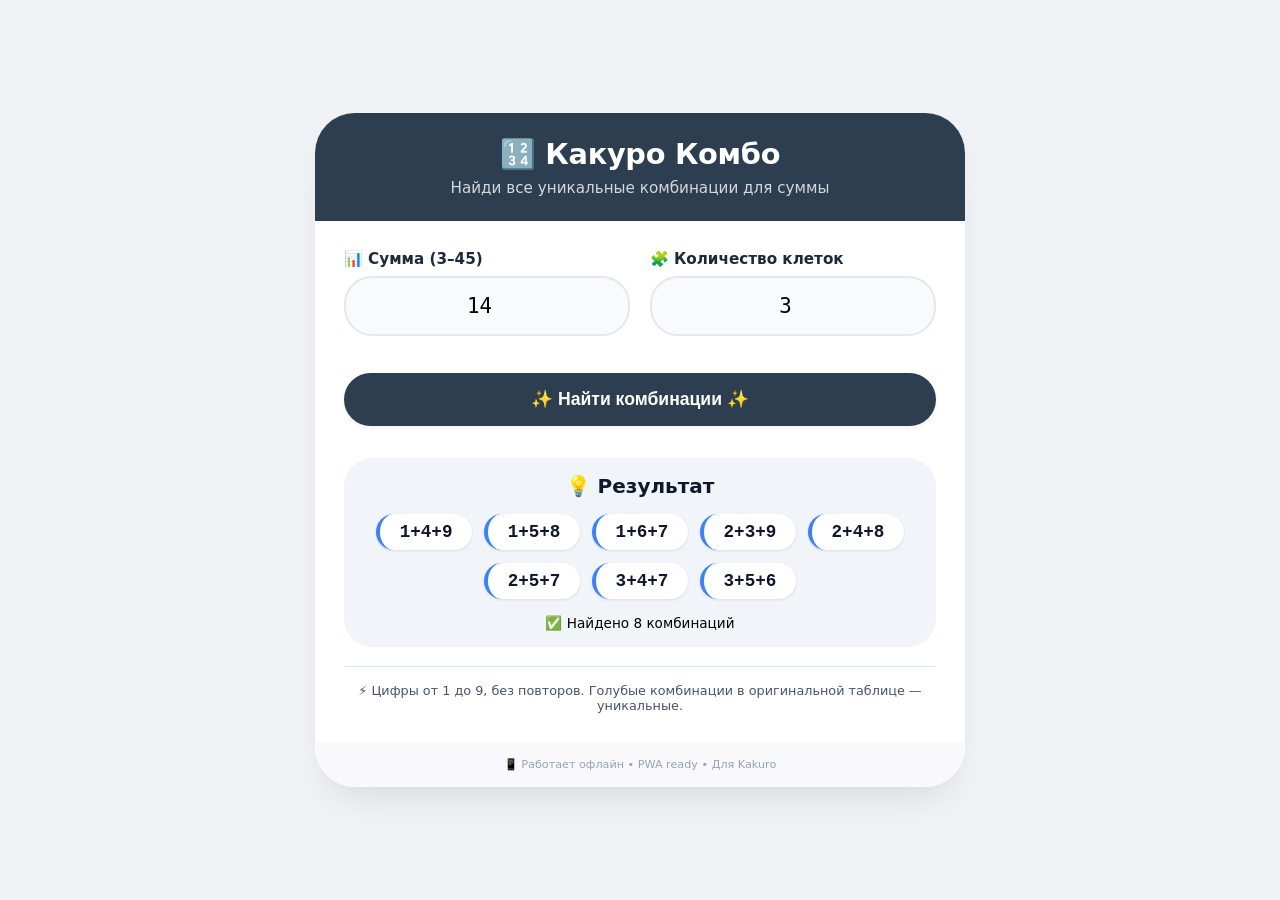
==== index.html @ 6569d081 "first commit" ====
<!DOCTYPE html>
<html lang="ru">

<head>
    <meta charset="UTF-8">
    <meta name="viewport" content="width=device-width, initial-scale=1.0, viewport-fit=cover">
    <title>Калькулятор комбинаций для Какуро</title>
    <meta name="description"
        content="Быстрый поиск комбинаций цифр для головоломок Какуро. Введите сумму и количество ячеек.">
    <link rel="manifest" href="manifest.json">
    <meta name="theme-color" content="#2c3e50">
    <style>
        * {
            box-sizing: border-box;
            user-select: none;
            /* для лучшего UX на тач-устройствах */
        }

        body {
            font-family: system-ui, -apple-system, 'Segoe UI', Roboto, 'Helvetica Neue', sans-serif;
            background: #f0f2f5;
            margin: 0;
            padding: 20px;
            min-height: 100vh;
            display: flex;
            justify-content: center;
            align-items: center;
        }

        .container {
            max-width: 650px;
            width: 100%;
            margin: auto;
            background: white;
            border-radius: 40px;
            box-shadow: 0 20px 35px -12px rgba(0, 0, 0, 0.1);
            overflow: hidden;
            transition: all 0.2s ease;
        }

        .header {
            background: #2c3e50;
            color: white;
            padding: 1.5rem 1.8rem;
            text-align: center;
        }

        .header h1 {
            margin: 0;
            font-size: 1.8rem;
            font-weight: 600;
            letter-spacing: -0.3px;
        }

        .header p {
            margin: 0.5rem 0 0;
            opacity: 0.8;
            font-size: 0.95rem;
        }

        .card {
            padding: 1.8rem;
        }

        .input-group {
            margin-bottom: 1.8rem;
        }

        label {
            display: block;
            font-weight: 600;
            color: #1e293b;
            margin-bottom: 0.5rem;
            font-size: 0.95rem;
        }

        .input-field {
            width: 100%;
            padding: 1rem;
            font-size: 1.3rem;
            text-align: center;
            border: 2px solid #e2e8f0;
            border-radius: 28px;
            background: #f8fafc;
            transition: 0.2s;
            font-weight: 500;
            font-family: monospace;
        }

        .input-field:focus {
            border-color: #3b82f6;
            outline: none;
            background: white;
            box-shadow: 0 0 0 3px rgba(59, 130, 246, 0.2);
        }

        .row-2cols {
            display: flex;
            gap: 1.2rem;
            flex-wrap: wrap;
        }

        .row-2cols .input-group {
            flex: 1;
            min-width: 130px;
        }

        button {
            width: 100%;
            padding: 1rem;
            background: #2c3e50;
            color: white;
            font-weight: bold;
            font-size: 1.1rem;
            border: none;
            border-radius: 60px;
            cursor: pointer;
            transition: 0.2s;
            margin-top: 0.5rem;
            box-shadow: 0 2px 5px rgba(0, 0, 0, 0.05);
        }

        button:hover {
            background: #1e2a36;
            transform: scale(0.98);
        }

        button:active {
            transform: scale(0.96);
        }

        .result {
            background: #f1f5f9;
            border-radius: 28px;
            padding: 1rem 1.5rem;
            margin-top: 2rem;
            text-align: center;
            transition: 0.1s;
        }

        .result h3 {
            margin: 0 0 0.5rem;
            font-size: 1.25rem;
            color: #0f172a;
        }

        .combo-list {
            display: flex;
            flex-wrap: wrap;
            justify-content: center;
            gap: 0.8rem;
            margin: 1rem 0;
        }

        .combo-chip {
            background: white;
            border-radius: 60px;
            padding: 0.5rem 1.2rem;
            font-family: 'Courier New', monospace;
            font-weight: bold;
            font-size: 1.1rem;
            box-shadow: 0 1px 3px rgba(0, 0, 0, 0.1);
            color: #0f172a;
            border-left: 4px solid #3b82f6;
        }

        .no-results {
            color: #dc2626;
            background: #fee2e2;
            padding: 0.8rem;
            border-radius: 60px;
            font-weight: 500;
        }

        .info-tip {
            font-size: 0.8rem;
            color: #475569;
            text-align: center;
            margin-top: 1.2rem;
            border-top: 1px solid #e2e8f0;
            padding-top: 1rem;
        }

        footer {
            text-align: center;
            font-size: 0.7rem;
            color: #94a3b8;
            padding: 1rem;
            background: #f9f9fc;
        }

        @media (max-width: 500px) {
            body {
                padding: 12px;
            }

            .card {
                padding: 1.2rem;
            }

            .combo-chip {
                font-size: 0.9rem;
                padding: 0.4rem 1rem;
            }

            .input-field {
                font-size: 1.1rem;
                padding: 0.8rem;
            }
        }
    </style>
</head>

<body>
    <div class="container">
        <div class="header">
            <h1>🔢 Какуро Комбо</h1>
            <p>Найди все уникальные комбинации для суммы</p>
        </div>
        <div class="card">
            <div class="row-2cols">
                <div class="input-group">
                    <label>📊 Сумма (3–45)</label>
                    <input type="number" id="sumInput" class="input-field" placeholder="например 14" min="3" max="45"
                        value="14">
                </div>
                <div class="input-group">
                    <label>🧩 Количество клеток</label>
                    <input type="number" id="cellsInput" class="input-field" placeholder="2-9" min="2" max="9"
                        value="3">
                </div>
            </div>
            <button id="findBtn">✨ Найти комбинации ✨</button>

            <div id="resultArea" class="result">
                <h3>💡 Результат</h3>
                <div id="combinationsContainer">Введите сумму и кол-во клеток</div>
            </div>
            <div class="info-tip">
                ⚡ Цифры от 1 до 9, без повторов. Голубые комбинации в оригинальной таблице — уникальные.
            </div>
        </div>
        <footer>
            📱 Работает офлайн • PWA ready • Для Kakuro
        </footer>
    </div>

    <script>
        // --------------------------------------------------------------
        // 1. ГЕНЕРАЦИЯ КОМБИНАЦИЙ (из классической таблицы Kakuro)
        // --------------------------------------------------------------
        function generateAllCombinations() {
            // Храним: key = "cells:sum" -> массив комбинаций (массивы чисел)
            const combinationsMap = new Map();

            // Все цифры с 1 по 9
            const digits = [1, 2, 3, 4, 5, 6, 7, 8, 9];

            // Перебираем длину комбинаций от 2 до 9 клеток
            for (let k = 2; k <= 9; k++) {
                // Рекурсивный backtracking для комбинаций длины k
                function backtrack(start, currentComb) {
                    if (currentComb.length === k) {
                        const sum = currentComb.reduce((a, b) => a + b, 0);
                        const key = `${k}:${sum}`;
                        if (!combinationsMap.has(key)) {
                            combinationsMap.set(key, []);
                        }
                        // сохраним копию комбинации
                        combinationsMap.get(key).push([...currentComb]);
                        return;
                    }
                    for (let i = start; i <= 9; i++) {
                        currentComb.push(i);
                        backtrack(i + 1, currentComb);
                        currentComb.pop();
                    }
                }
                backtrack(1, []);
            }

            // Ручная калибровка: для 1 клетки (хотя в какуро 2+ клетки, но добавим для полноты)
            for (let n = 1; n <= 9; n++) {
                const key = `1:${n}`;
                combinationsMap.set(key, [[n]]);
            }

            return combinationsMap;
        }

        const combosDB = generateAllCombinations();

        // Функция получения комбинаций (возвращает массив строк вида "1+2+3")
        function getCombinations(sum, cells) {
            if (cells < 1 || cells > 9) return [];
            if (sum < (cells * (cells + 1)) / 2) return []; // минимальная возможная сумма 1+2+...+cells
            if (sum > (cells * (19 - cells)) / 2) return []; // максимальная сумма для cells: 9+8+... 

            const key = `${cells}:${sum}`;
            const combos = combosDB.get(key) || [];
            // Превращаем массивы в читаемый вид и сортируем ради эстетики
            return combos.map(arr => arr.join('+')).sort();
        }

        // Обновление UI
        function updateCombinations() {
            const sumInput = document.getElementById('sumInput');
            const cellsInput = document.getElementById('cellsInput');
            const resultContainer = document.getElementById('combinationsContainer');

            let sum = parseInt(sumInput.value);
            let cells = parseInt(cellsInput.value);

            // Валидация
            if (isNaN(sum)) sum = 14;
            if (isNaN(cells)) cells = 3;

            // Ограничения
            sum = Math.min(45, Math.max(3, sum));
            cells = Math.min(9, Math.max(2, cells));

            sumInput.value = sum;
            cellsInput.value = cells;

            const combos = getCombinations(sum, cells);

            if (combos.length === 0) {
                resultContainer.innerHTML = `<div class="no-results">❌ Нет комбинаций для ${sum} и ${cells} клеток.<br> 
            (мин сумма: ${cells * (cells + 1) / 2}, макс: ${cells * (19 - cells) / 2})</div>`;
                return;
            }

            // Создаём красивые чипсы
            let html = `<div class="combo-list">`;
            combos.forEach(combo => {
                html += `<div class="combo-chip">${combo}</div>`;
            });
            html += `</div><div style="margin-top:0.8rem; font-size:0.85rem;">✅ Найдено ${combos.length} комбинаций</div>`;
            resultContainer.innerHTML = html;
        }

        // Обработчики событий + живой поиск при изменении
        const findBtn = document.getElementById('findBtn');
        const sumInput = document.getElementById('sumInput');
        const cellsInput = document.getElementById('cellsInput');

        findBtn.addEventListener('click', updateCombinations);
        sumInput.addEventListener('input', updateCombinations);
        cellsInput.addEventListener('input', updateCombinations);

        // Запуск при загрузке
        updateCombinations();

        // ----------------------------------------------------
        // 2. PWA (Service Worker) — добавляем офлайн-кеширование
        // ----------------------------------------------------
        if ('serviceWorker' in navigator) {
            window.addEventListener('load', () => {
                navigator.serviceWorker.register('/sw.js').then(reg => {
                    console.log('✅ SW registered: ', reg);
                }).catch(err => {
                    console.log('❌ SW registration failed: ', err);
                });
            });
        }
    </script>
</body>

</html>
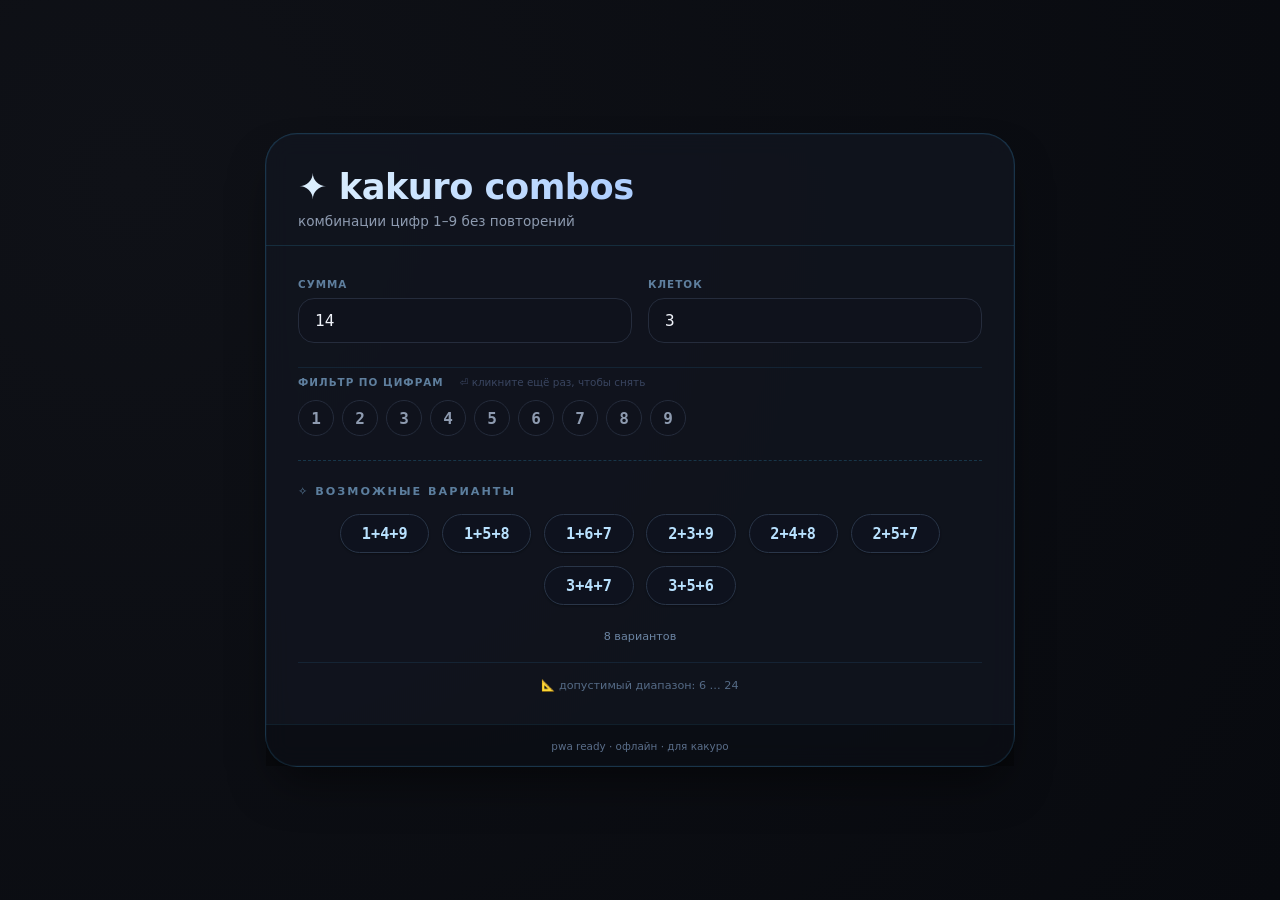
==== commit 4c3a85f1: "feat: обновление kakuro combo 0.2" ====
--- a/index.html
+++ b/index.html
@@ -4,366 +4,64 @@
 <head>
     <meta charset="UTF-8">
     <meta name="viewport" content="width=device-width, initial-scale=1.0, viewport-fit=cover">
-    <title>Калькулятор комбинаций для Какуро</title>
-    <meta name="description"
-        content="Быстрый поиск комбинаций цифр для головоломок Какуро. Введите сумму и количество ячеек.">
+    <title>Kakuro · комбинатор</title>
+    <meta name="description" content="Подбор комбинаций для Какуро с фильтром по известным цифрам">
     <link rel="manifest" href="manifest.json">
-    <meta name="theme-color" content="#2c3e50">
-    <style>
-        * {
-            box-sizing: border-box;
-            user-select: none;
-            /* для лучшего UX на тач-устройствах */
-        }
-
-        body {
-            font-family: system-ui, -apple-system, 'Segoe UI', Roboto, 'Helvetica Neue', sans-serif;
-            background: #f0f2f5;
-            margin: 0;
-            padding: 20px;
-            min-height: 100vh;
-            display: flex;
-            justify-content: center;
-            align-items: center;
-        }
-
-        .container {
-            max-width: 650px;
-            width: 100%;
-            margin: auto;
-            background: white;
-            border-radius: 40px;
-            box-shadow: 0 20px 35px -12px rgba(0, 0, 0, 0.1);
-            overflow: hidden;
-            transition: all 0.2s ease;
-        }
-
-        .header {
-            background: #2c3e50;
-            color: white;
-            padding: 1.5rem 1.8rem;
-            text-align: center;
-        }
-
-        .header h1 {
-            margin: 0;
-            font-size: 1.8rem;
-            font-weight: 600;
-            letter-spacing: -0.3px;
-        }
-
-        .header p {
-            margin: 0.5rem 0 0;
-            opacity: 0.8;
-            font-size: 0.95rem;
-        }
-
-        .card {
-            padding: 1.8rem;
-        }
-
-        .input-group {
-            margin-bottom: 1.8rem;
-        }
-
-        label {
-            display: block;
-            font-weight: 600;
-            color: #1e293b;
-            margin-bottom: 0.5rem;
-            font-size: 0.95rem;
-        }
-
-        .input-field {
-            width: 100%;
-            padding: 1rem;
-            font-size: 1.3rem;
-            text-align: center;
-            border: 2px solid #e2e8f0;
-            border-radius: 28px;
-            background: #f8fafc;
-            transition: 0.2s;
-            font-weight: 500;
-            font-family: monospace;
-        }
-
-        .input-field:focus {
-            border-color: #3b82f6;
-            outline: none;
-            background: white;
-            box-shadow: 0 0 0 3px rgba(59, 130, 246, 0.2);
-        }
-
-        .row-2cols {
-            display: flex;
-            gap: 1.2rem;
-            flex-wrap: wrap;
-        }
-
-        .row-2cols .input-group {
-            flex: 1;
-            min-width: 130px;
-        }
-
-        button {
-            width: 100%;
-            padding: 1rem;
-            background: #2c3e50;
-            color: white;
-            font-weight: bold;
-            font-size: 1.1rem;
-            border: none;
-            border-radius: 60px;
-            cursor: pointer;
-            transition: 0.2s;
-            margin-top: 0.5rem;
-            box-shadow: 0 2px 5px rgba(0, 0, 0, 0.05);
-        }
-
-        button:hover {
-            background: #1e2a36;
-            transform: scale(0.98);
-        }
-
-        button:active {
-            transform: scale(0.96);
-        }
-
-        .result {
-            background: #f1f5f9;
-            border-radius: 28px;
-            padding: 1rem 1.5rem;
-            margin-top: 2rem;
-            text-align: center;
-            transition: 0.1s;
-        }
-
-        .result h3 {
-            margin: 0 0 0.5rem;
-            font-size: 1.25rem;
-            color: #0f172a;
-        }
-
-        .combo-list {
-            display: flex;
-            flex-wrap: wrap;
-            justify-content: center;
-            gap: 0.8rem;
-            margin: 1rem 0;
-        }
-
-        .combo-chip {
-            background: white;
-            border-radius: 60px;
-            padding: 0.5rem 1.2rem;
-            font-family: 'Courier New', monospace;
-            font-weight: bold;
-            font-size: 1.1rem;
-            box-shadow: 0 1px 3px rgba(0, 0, 0, 0.1);
-            color: #0f172a;
-            border-left: 4px solid #3b82f6;
-        }
-
-        .no-results {
-            color: #dc2626;
-            background: #fee2e2;
-            padding: 0.8rem;
-            border-radius: 60px;
-            font-weight: 500;
-        }
-
-        .info-tip {
-            font-size: 0.8rem;
-            color: #475569;
-            text-align: center;
-            margin-top: 1.2rem;
-            border-top: 1px solid #e2e8f0;
-            padding-top: 1rem;
-        }
-
-        footer {
-            text-align: center;
-            font-size: 0.7rem;
-            color: #94a3b8;
-            padding: 1rem;
-            background: #f9f9fc;
-        }
-
-        @media (max-width: 500px) {
-            body {
-                padding: 12px;
-            }
-
-            .card {
-                padding: 1.2rem;
-            }
-
-            .combo-chip {
-                font-size: 0.9rem;
-                padding: 0.4rem 1rem;
-            }
-
-            .input-field {
-                font-size: 1.1rem;
-                padding: 0.8rem;
-            }
-        }
-    </style>
+    <meta name="theme-color" content="#0a0c10">
+    <link rel="stylesheet" href="style.css">
 </head>
 
 <body>
-    <div class="container">
-        <div class="header">
-            <h1>🔢 Какуро Комбо</h1>
-            <p>Найди все уникальные комбинации для суммы</p>
+
+    <div class="kakuro">
+        <div class="hero">
+            <h1>✦ kakuro combos</h1>
+            <p>комбинации цифр 1–9 без повторений</p>
         </div>
-        <div class="card">
-            <div class="row-2cols">
-                <div class="input-group">
-                    <label>📊 Сумма (3–45)</label>
-                    <input type="number" id="sumInput" class="input-field" placeholder="например 14" min="3" max="45"
-                        value="14">
+
+        <div class="panel">
+            <div class="controls">
+                <div class="control">
+                    <label>сумма</label>
+                    <input type="text" id="sumInput" placeholder="14" inputmode="numeric" value="14">
                 </div>
-                <div class="input-group">
-                    <label>🧩 Количество клеток</label>
-                    <input type="number" id="cellsInput" class="input-field" placeholder="2-9" min="2" max="9"
-                        value="3">
+                <div class="control">
+                    <label>клеток</label>
+                    <input type="text" id="cellsInput" placeholder="3" inputmode="numeric" value="3">
                 </div>
             </div>
-            <button id="findBtn">✨ Найти комбинации ✨</button>
 
-            <div id="resultArea" class="result">
-                <h3>💡 Результат</h3>
-                <div id="combinationsContainer">Введите сумму и кол-во клеток</div>
+            <!-- НОВЫЙ БЛОК ФИЛЬТРАЦИИ -->
+            <div class="filter-section">
+                <div class="filter-header">
+                    <span class="filter-label">фильтр по цифрам</span>
+                    <span class="filter-hint">⏎ кликните ещё раз, чтобы снять</span>
+                </div>
+                <div class="digits-panel" id="digitsPanel">
+                    <button type="button" class="digit-btn" data-digit="1">1</button>
+                    <button type="button" class="digit-btn" data-digit="2">2</button>
+                    <button type="button" class="digit-btn" data-digit="3">3</button>
+                    <button type="button" class="digit-btn" data-digit="4">4</button>
+                    <button type="button" class="digit-btn" data-digit="5">5</button>
+                    <button type="button" class="digit-btn" data-digit="6">6</button>
+                    <button type="button" class="digit-btn" data-digit="7">7</button>
+                    <button type="button" class="digit-btn" data-digit="8">8</button>
+                    <button type="button" class="digit-btn" data-digit="9">9</button>
+                </div>
             </div>
-            <div class="info-tip">
-                ⚡ Цифры от 1 до 9, без повторов. Голубые комбинации в оригинальной таблице — уникальные.
+
+            <div class="result-section">
+                <div class="badge">✧ возможные варианты</div>
+                <div id="comboList" class="combo-grid"></div>
+                <div id="rangeInfo" class="info-hint"></div>
             </div>
         </div>
         <footer>
-            📱 Работает офлайн • PWA ready • Для Kakuro
+            pwa ready · офлайн · для какуро
         </footer>
     </div>
 
-    <script>
-        // --------------------------------------------------------------
-        // 1. ГЕНЕРАЦИЯ КОМБИНАЦИЙ (из классической таблицы Kakuro)
-        // --------------------------------------------------------------
-        function generateAllCombinations() {
-            // Храним: key = "cells:sum" -> массив комбинаций (массивы чисел)
-            const combinationsMap = new Map();
-
-            // Все цифры с 1 по 9
-            const digits = [1, 2, 3, 4, 5, 6, 7, 8, 9];
-
-            // Перебираем длину комбинаций от 2 до 9 клеток
-            for (let k = 2; k <= 9; k++) {
-                // Рекурсивный backtracking для комбинаций длины k
-                function backtrack(start, currentComb) {
-                    if (currentComb.length === k) {
-                        const sum = currentComb.reduce((a, b) => a + b, 0);
-                        const key = `${k}:${sum}`;
-                        if (!combinationsMap.has(key)) {
-                            combinationsMap.set(key, []);
-                        }
-                        // сохраним копию комбинации
-                        combinationsMap.get(key).push([...currentComb]);
-                        return;
-                    }
-                    for (let i = start; i <= 9; i++) {
-                        currentComb.push(i);
-                        backtrack(i + 1, currentComb);
-                        currentComb.pop();
-                    }
-                }
-                backtrack(1, []);
-            }
-
-            // Ручная калибровка: для 1 клетки (хотя в какуро 2+ клетки, но добавим для полноты)
-            for (let n = 1; n <= 9; n++) {
-                const key = `1:${n}`;
-                combinationsMap.set(key, [[n]]);
-            }
-
-            return combinationsMap;
-        }
-
-        const combosDB = generateAllCombinations();
-
-        // Функция получения комбинаций (возвращает массив строк вида "1+2+3")
-        function getCombinations(sum, cells) {
-            if (cells < 1 || cells > 9) return [];
-            if (sum < (cells * (cells + 1)) / 2) return []; // минимальная возможная сумма 1+2+...+cells
-            if (sum > (cells * (19 - cells)) / 2) return []; // максимальная сумма для cells: 9+8+... 
-
-            const key = `${cells}:${sum}`;
-            const combos = combosDB.get(key) || [];
-            // Превращаем массивы в читаемый вид и сортируем ради эстетики
-            return combos.map(arr => arr.join('+')).sort();
-        }
-
-        // Обновление UI
-        function updateCombinations() {
-            const sumInput = document.getElementById('sumInput');
-            const cellsInput = document.getElementById('cellsInput');
-            const resultContainer = document.getElementById('combinationsContainer');
-
-            let sum = parseInt(sumInput.value);
-            let cells = parseInt(cellsInput.value);
-
-            // Валидация
-            if (isNaN(sum)) sum = 14;
-            if (isNaN(cells)) cells = 3;
-
-            // Ограничения
-            sum = Math.min(45, Math.max(3, sum));
-            cells = Math.min(9, Math.max(2, cells));
-
-            sumInput.value = sum;
-            cellsInput.value = cells;
-
-            const combos = getCombinations(sum, cells);
-
-            if (combos.length === 0) {
-                resultContainer.innerHTML = `<div class="no-results">❌ Нет комбинаций для ${sum} и ${cells} клеток.<br> 
-            (мин сумма: ${cells * (cells + 1) / 2}, макс: ${cells * (19 - cells) / 2})</div>`;
-                return;
-            }
-
-            // Создаём красивые чипсы
-            let html = `<div class="combo-list">`;
-            combos.forEach(combo => {
-                html += `<div class="combo-chip">${combo}</div>`;
-            });
-            html += `</div><div style="margin-top:0.8rem; font-size:0.85rem;">✅ Найдено ${combos.length} комбинаций</div>`;
-            resultContainer.innerHTML = html;
-        }
-
-        // Обработчики событий + живой поиск при изменении
-        const findBtn = document.getElementById('findBtn');
-        const sumInput = document.getElementById('sumInput');
-        const cellsInput = document.getElementById('cellsInput');
-
-        findBtn.addEventListener('click', updateCombinations);
-        sumInput.addEventListener('input', updateCombinations);
-        cellsInput.addEventListener('input', updateCombinations);
-
-        // Запуск при загрузке
-        updateCombinations();
-
-        // ----------------------------------------------------
-        // 2. PWA (Service Worker) — добавляем офлайн-кеширование
-        // ----------------------------------------------------
-        if ('serviceWorker' in navigator) {
-            window.addEventListener('load', () => {
-                navigator.serviceWorker.register('/sw.js').then(reg => {
-                    console.log('✅ SW registered: ', reg);
-                }).catch(err => {
-                    console.log('❌ SW registration failed: ', err);
-                });
-            });
-        }
-    </script>
+    <script src="script.js"></script>
 </body>
 
 </html>
--- a/style.css
+++ b/style.css
@@ -0,0 +1,319 @@
+* {
+    margin: 0;
+    padding: 0;
+    box-sizing: border-box;
+}
+
+body {
+    background: radial-gradient(circle at 10% 20%, #0f1117, #080a0f);
+    font-family: 'Inter', system-ui, -apple-system, 'Segoe UI', sans-serif;
+    min-height: 100vh;
+    display: flex;
+    align-items: center;
+    justify-content: center;
+    padding: 1.5rem;
+}
+
+.kakuro {
+    max-width: 750px;
+    width: 100%;
+    background: rgba(18, 22, 32, 0.75);
+    backdrop-filter: blur(12px);
+    border-radius: 2rem;
+    border: 1px solid rgba(72, 187, 255, 0.2);
+    box-shadow: 0 25px 45px -12px rgba(0, 0, 0, 0.5), 0 0 0 0.5px rgba(72, 187, 255, 0.1) inset;
+}
+
+.hero {
+    padding: 2rem 2rem 1rem 2rem;
+    border-bottom: 1px solid rgba(56, 189, 248, 0.15);
+}
+
+.hero h1 {
+    font-size: 2.2rem;
+    font-weight: 600;
+    background: linear-gradient(135deg, #e0f2fe, #7aa9ff);
+    background-clip: text;
+    -webkit-background-clip: text;
+    color: transparent;
+    letter-spacing: -0.5px;
+}
+
+.hero p {
+    color: #8e9bb0;
+    font-size: 0.85rem;
+    margin-top: 0.4rem;
+    font-weight: 450;
+}
+
+.panel {
+    padding: 2rem;
+}
+
+.controls {
+    display: flex;
+    gap: 1rem;
+    flex-wrap: wrap;
+    margin-bottom: 1.5rem;
+}
+
+.control {
+    flex: 1;
+    min-width: 120px;
+}
+
+.control label {
+    display: block;
+    font-size: 0.65rem;
+    font-weight: 600;
+    text-transform: uppercase;
+    letter-spacing: 1px;
+    color: #5f7f9e;
+    margin-bottom: 0.5rem;
+}
+
+.control input {
+    width: 100%;
+    background: #0f121c;
+    border: 1.5px solid #252c3c;
+    border-radius: 1rem;
+    padding: 0.75rem 1rem;
+    font-size: 1rem;
+    font-family: 'JetBrains Mono', 'SF Mono', monospace;
+    font-weight: 500;
+    color: #f0f3fa;
+    transition: 0.2s;
+    outline: none;
+}
+
+.control input:focus {
+    border-color: #3b82f6;
+    box-shadow: 0 0 0 3px rgba(59, 130, 246, 0.2);
+}
+
+.control input::placeholder {
+    color: #2a3448;
+    font-size: 0.85rem;
+}
+
+/* НОВЫЙ БЛОК ФИЛЬТРАЦИИ */
+.filter-section {
+    margin-bottom: 1.5rem;
+    padding-top: 0.5rem;
+    border-top: 1px solid rgba(56, 189, 248, 0.1);
+}
+
+.filter-header {
+    display: flex;
+    align-items: baseline;
+    gap: 1rem;
+    margin-bottom: 0.75rem;
+    flex-wrap: wrap;
+}
+
+.filter-label {
+    font-size: 0.65rem;
+    font-weight: 600;
+    text-transform: uppercase;
+    letter-spacing: 1px;
+    color: #5f7f9e;
+}
+
+.filter-hint {
+    font-size: 0.65rem;
+    color: #3a4560;
+}
+
+.digits-panel {
+    display: flex;
+    flex-wrap: wrap;
+    gap: 0.5rem;
+}
+
+.digit-btn {
+    width: 36px;
+    height: 36px;
+    border-radius: 36px;
+    background: #0f121c;
+    border: 1.5px solid #252c3c;
+    color: #8e9bb0;
+    font-size: 1rem;
+    font-weight: 600;
+    font-family: 'JetBrains Mono', monospace;
+    cursor: pointer;
+    transition: all 0.15s ease;
+    display: flex;
+    align-items: center;
+    justify-content: center;
+}
+
+.digit-btn:hover {
+    border-color: #3b82f6;
+    color: #7aa9ff;
+    transform: translateY(-1px);
+}
+
+.digit-btn.active {
+    background: #3b82f6;
+    border-color: #3b82f6;
+    color: white;
+    box-shadow: 0 0 8px rgba(59, 130, 246, 0.3);
+}
+
+.active-digits {
+    background: #0a0d14;
+    border-radius: 1rem;
+    padding: 0.6rem 1rem;
+    min-height: 48px;
+    display: flex;
+    flex-wrap: wrap;
+    align-items: center;
+    gap: 0.5rem;
+}
+
+.active-digit {
+    display: inline-flex;
+    align-items: center;
+    gap: 0.4rem;
+    background: #1e2a3e;
+    border-radius: 2rem;
+    padding: 0.25rem 0.7rem 0.25rem 1rem;
+    font-family: 'JetBrains Mono', monospace;
+    font-size: 0.9rem;
+    font-weight: 600;
+    color: #7aa9ff;
+}
+
+.remove-digit {
+    background: none;
+    border: none;
+    color: #5f7f9e;
+    cursor: pointer;
+    font-size: 1rem;
+    padding: 0 0.2rem;
+    transition: color 0.1s;
+}
+
+.remove-digit:hover {
+    color: #f87171;
+}
+
+.active-placeholder {
+    color: #3a4560;
+    font-size: 0.8rem;
+    font-style: italic;
+}
+
+.result-section {
+    margin-top: 1.5rem;
+    border-top: 1px dashed rgba(56, 189, 248, 0.2);
+    padding-top: 1.5rem;
+}
+
+.badge {
+    font-size: 0.7rem;
+    text-transform: uppercase;
+    font-weight: 600;
+    letter-spacing: 2px;
+    color: #5c7e9e;
+    margin-bottom: 1rem;
+}
+
+.combo-grid {
+    display: flex;
+    flex-wrap: wrap;
+    justify-content: center;
+    gap: 0.8rem;
+    margin: 1rem 0 0.8rem;
+}
+
+.combo {
+    background: #0e121e;
+    border: 1px solid #2a3649;
+    border-radius: 2rem;
+    padding: 0.6rem 1.3rem;
+    font-family: 'JetBrains Mono', monospace;
+    font-size: 0.95rem;
+    font-weight: 600;
+    color: #b9e2ff;
+    transition: 0.12s linear;
+    backdrop-filter: blur(4px);
+    box-shadow: 0 1px 2px rgba(0, 0, 0, 0.3);
+}
+
+.combo:hover {
+    border-color: #3b82f6;
+    background: #111725;
+    transform: translateY(-2px);
+    color: white;
+}
+
+.empty-message {
+    text-align: center;
+    background: rgba(255, 200, 100, 0.08);
+    border-left: 3px solid #f59e0b;
+    padding: 1rem;
+    border-radius: 1.2rem;
+    font-size: 0.85rem;
+    color: #facc15;
+}
+
+.info-hint {
+    text-align: center;
+    font-size: 0.7rem;
+    color: #556b86;
+    margin-top: 1.2rem;
+    border-top: 1px solid rgba(72, 187, 255, 0.1);
+    padding-top: 1rem;
+}
+
+footer {
+    background: rgba(0, 0, 0, 0.3);
+    padding: 0.9rem;
+    text-align: center;
+    font-size: 0.65rem;
+    color: #5a6e8a;
+    border-top: 1px solid rgba(72, 187, 255, 0.1);
+}
+
+/* Выделение комбинации при клике */
+.combo.selected {
+    background: #3b82f6;
+    border-color: #3b82f6;
+    color: white;
+    box-shadow: 0 0 12px rgba(59, 130, 246, 0.4);
+    transform: scale(1.02);
+}
+
+@media (max-width: 600px) {
+    body {
+        padding: 1rem;
+    }
+
+    .panel {
+        padding: 1.25rem;
+    }
+
+    .hero h1 {
+        font-size: 1.7rem;
+    }
+
+    .hero {
+        padding: 1.5rem 1.5rem 0.8rem;
+    }
+
+    .combo {
+        font-size: 0.8rem;
+        padding: 0.45rem 1rem;
+    }
+
+    .controls {
+        gap: 0.7rem;
+    }
+
+    .digit-btn {
+        width: 38px;
+        height: 38px;
+        font-size: 1rem;
+    }
+}
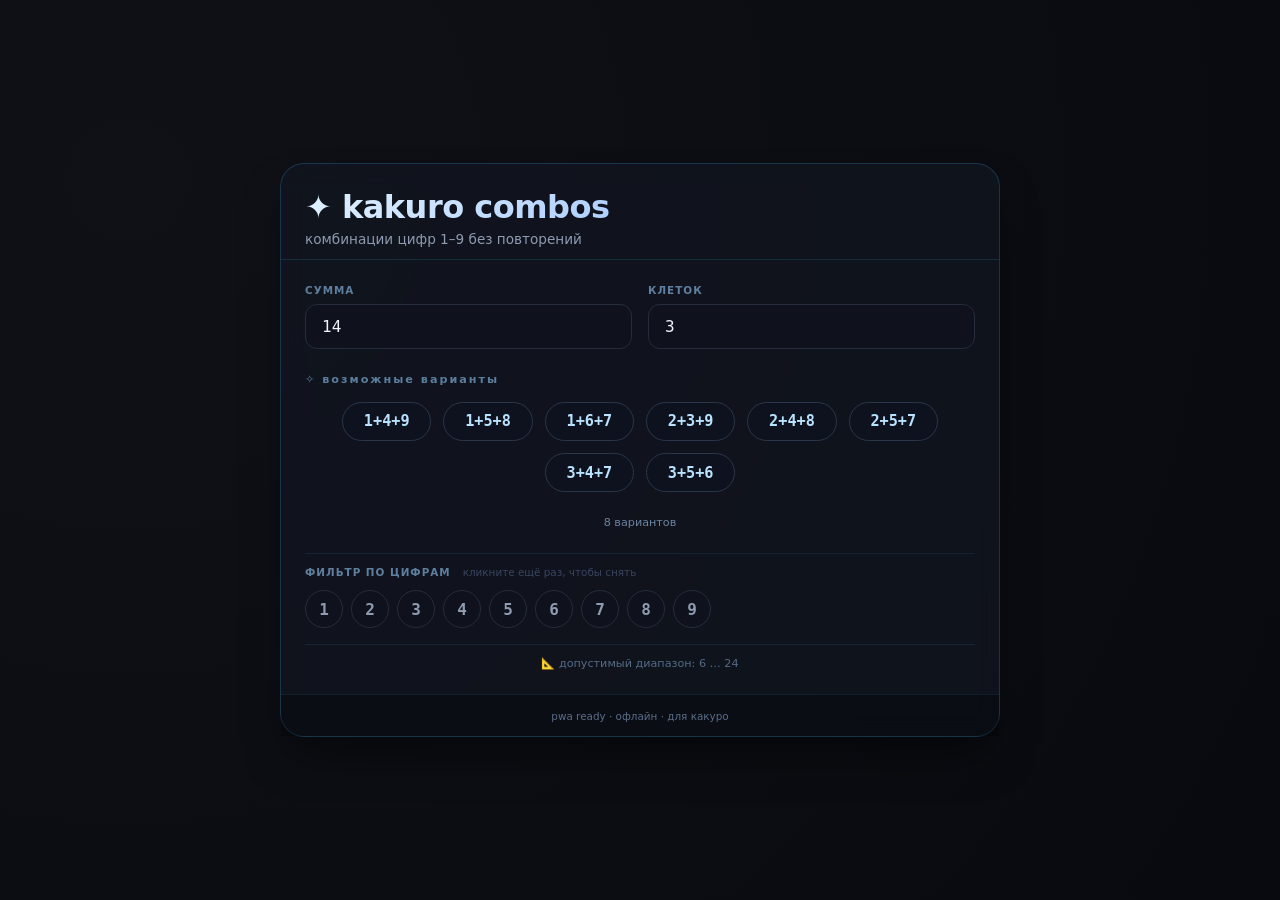
==== commit 6bf6eb99: "feat: обновление kakuro combo 0.3" ====
--- a/index.html
+++ b/index.html
@@ -31,11 +31,15 @@
                 </div>
             </div>
 
-            <!-- НОВЫЙ БЛОК ФИЛЬТРАЦИИ -->
+            <div class="result-section">
+                <div class="badge">✧ возможные варианты</div>
+                <div id="comboList" class="combo-grid"></div>
+            </div>
+
             <div class="filter-section">
                 <div class="filter-header">
                     <span class="filter-label">фильтр по цифрам</span>
-                    <span class="filter-hint">⏎ кликните ещё раз, чтобы снять</span>
+                    <span class="filter-hint">кликните ещё раз, чтобы снять</span>
                 </div>
                 <div class="digits-panel" id="digitsPanel">
                     <button type="button" class="digit-btn" data-digit="1">1</button>
@@ -50,11 +54,7 @@
                 </div>
             </div>
 
-            <div class="result-section">
-                <div class="badge">✧ возможные варианты</div>
-                <div id="comboList" class="combo-grid"></div>
-                <div id="rangeInfo" class="info-hint"></div>
-            </div>
+            <div id="rangeInfo" class="info-hint"></div>
         </div>
         <footer>
             pwa ready · офлайн · для какуро
--- a/style.css
+++ b/style.css
@@ -11,26 +11,26 @@
     display: flex;
     align-items: center;
     justify-content: center;
-    padding: 1.5rem;
+    padding: 1rem;
 }
 
 .kakuro {
-    max-width: 750px;
+    max-width: 720px;
     width: 100%;
     background: rgba(18, 22, 32, 0.75);
     backdrop-filter: blur(12px);
-    border-radius: 2rem;
     border: 1px solid rgba(72, 187, 255, 0.2);
-    box-shadow: 0 25px 45px -12px rgba(0, 0, 0, 0.5), 0 0 0 0.5px rgba(72, 187, 255, 0.1) inset;
+    border-radius: 24px;
+    box-shadow: 0 25px 45px -12px rgba(0, 0, 0, 0.5);
 }
 
 .hero {
-    padding: 2rem 2rem 1rem 2rem;
+    padding: 1.5rem 1.5rem 0.75rem 1.5rem;
     border-bottom: 1px solid rgba(56, 189, 248, 0.15);
 }
 
 .hero h1 {
-    font-size: 2.2rem;
+    font-size: 2rem;
     font-weight: 600;
     background: linear-gradient(135deg, #e0f2fe, #7aa9ff);
     background-clip: text;
@@ -42,12 +42,11 @@
 .hero p {
     color: #8e9bb0;
     font-size: 0.85rem;
-    margin-top: 0.4rem;
-    font-weight: 450;
+    margin-top: 0.3rem;
 }
 
 .panel {
-    padding: 2rem;
+    padding: 1.5rem;
 }
 
 .controls {
@@ -76,7 +75,7 @@
     width: 100%;
     background: #0f121c;
     border: 1.5px solid #252c3c;
-    border-radius: 1rem;
+    border-radius: 12px;
     padding: 0.75rem 1rem;
     font-size: 1rem;
     font-family: 'JetBrains Mono', 'SF Mono', monospace;
@@ -96,123 +95,12 @@
     font-size: 0.85rem;
 }
 
-/* НОВЫЙ БЛОК ФИЛЬТРАЦИИ */
-.filter-section {
+.result-section {
     margin-bottom: 1.5rem;
-    padding-top: 0.5rem;
-    border-top: 1px solid rgba(56, 189, 248, 0.1);
-}
-
-.filter-header {
-    display: flex;
-    align-items: baseline;
-    gap: 1rem;
-    margin-bottom: 0.75rem;
-    flex-wrap: wrap;
-}
-
-.filter-label {
-    font-size: 0.65rem;
-    font-weight: 600;
-    text-transform: uppercase;
-    letter-spacing: 1px;
-    color: #5f7f9e;
-}
-
-.filter-hint {
-    font-size: 0.65rem;
-    color: #3a4560;
-}
-
-.digits-panel {
-    display: flex;
-    flex-wrap: wrap;
-    gap: 0.5rem;
-}
-
-.digit-btn {
-    width: 36px;
-    height: 36px;
-    border-radius: 36px;
-    background: #0f121c;
-    border: 1.5px solid #252c3c;
-    color: #8e9bb0;
-    font-size: 1rem;
-    font-weight: 600;
-    font-family: 'JetBrains Mono', monospace;
-    cursor: pointer;
-    transition: all 0.15s ease;
-    display: flex;
-    align-items: center;
-    justify-content: center;
-}
-
-.digit-btn:hover {
-    border-color: #3b82f6;
-    color: #7aa9ff;
-    transform: translateY(-1px);
-}
-
-.digit-btn.active {
-    background: #3b82f6;
-    border-color: #3b82f6;
-    color: white;
-    box-shadow: 0 0 8px rgba(59, 130, 246, 0.3);
-}
-
-.active-digits {
-    background: #0a0d14;
-    border-radius: 1rem;
-    padding: 0.6rem 1rem;
-    min-height: 48px;
-    display: flex;
-    flex-wrap: wrap;
-    align-items: center;
-    gap: 0.5rem;
-}
-
-.active-digit {
-    display: inline-flex;
-    align-items: center;
-    gap: 0.4rem;
-    background: #1e2a3e;
-    border-radius: 2rem;
-    padding: 0.25rem 0.7rem 0.25rem 1rem;
-    font-family: 'JetBrains Mono', monospace;
-    font-size: 0.9rem;
-    font-weight: 600;
-    color: #7aa9ff;
-}
-
-.remove-digit {
-    background: none;
-    border: none;
-    color: #5f7f9e;
-    cursor: pointer;
-    font-size: 1rem;
-    padding: 0 0.2rem;
-    transition: color 0.1s;
-}
-
-.remove-digit:hover {
-    color: #f87171;
-}
-
-.active-placeholder {
-    color: #3a4560;
-    font-size: 0.8rem;
-    font-style: italic;
-}
-
-.result-section {
-    margin-top: 1.5rem;
-    border-top: 1px dashed rgba(56, 189, 248, 0.2);
-    padding-top: 1.5rem;
 }
 
 .badge {
     font-size: 0.7rem;
-    text-transform: uppercase;
     font-weight: 600;
     letter-spacing: 2px;
     color: #5c7e9e;
@@ -223,29 +111,34 @@
     display: flex;
     flex-wrap: wrap;
     justify-content: center;
-    gap: 0.8rem;
+    gap: 0.75rem;
     margin: 1rem 0 0.8rem;
 }
 
 .combo {
     background: #0e121e;
     border: 1px solid #2a3649;
-    border-radius: 2rem;
+    border-radius: 32px;
     padding: 0.6rem 1.3rem;
     font-family: 'JetBrains Mono', monospace;
     font-size: 0.95rem;
     font-weight: 600;
     color: #b9e2ff;
     transition: 0.12s linear;
-    backdrop-filter: blur(4px);
-    box-shadow: 0 1px 2px rgba(0, 0, 0, 0.3);
+    cursor: pointer;
 }
 
 .combo:hover {
     border-color: #3b82f6;
     background: #111725;
-    transform: translateY(-2px);
     color: white;
+}
+
+.combo.selected {
+    background: #3b82f6;
+    border-color: #3b82f6;
+    color: white;
+    box-shadow: 0 0 12px rgba(59, 130, 246, 0.4);
 }
 
 .empty-message {
@@ -253,18 +146,78 @@
     background: rgba(255, 200, 100, 0.08);
     border-left: 3px solid #f59e0b;
     padding: 1rem;
-    border-radius: 1.2rem;
+    border-radius: 12px;
     font-size: 0.85rem;
     color: #facc15;
+}
+
+.filter-section {
+    margin: 1rem 0 1rem 0;
+    padding-top: 0.75rem;
+    border-top: 1px solid rgba(56, 189, 248, 0.1);
+}
+
+.filter-header {
+    display: flex;
+    align-items: baseline;
+    gap: 0.75rem;
+    margin-bottom: 0.75rem;
+    flex-wrap: wrap;
+}
+
+.filter-label {
+    font-size: 0.65rem;
+    font-weight: 600;
+    text-transform: uppercase;
+    letter-spacing: 1px;
+    color: #5f7f9e;
+}
+
+.filter-hint {
+    font-size: 0.65rem;
+    color: #3a4560;
+}
+
+.digits-panel {
+    display: flex;
+    flex-wrap: wrap;
+    gap: 0.5rem;
+}
+
+.digit-btn {
+    width: 38px;
+    height: 38px;
+    border-radius: 38px;
+    background: #0f121c;
+    border: 1.5px solid #252c3c;
+    color: #8e9bb0;
+    font-size: 1rem;
+    font-weight: 600;
+    font-family: 'JetBrains Mono', monospace;
+    cursor: pointer;
+    transition: 0.15s ease;
+}
+
+.digit-btn:hover {
+    border-color: #3b82f6;
+    color: #7aa9ff;
+    transform: translateY(-1px);
+}
+
+.digit-btn.active {
+    background: #3b82f6;
+    border-color: #3b82f6;
+    color: white;
+    box-shadow: 0 0 10px rgba(59, 130, 246, 0.3);
 }
 
 .info-hint {
     text-align: center;
     font-size: 0.7rem;
     color: #556b86;
-    margin-top: 1.2rem;
+    margin-top: 1rem;
+    padding-top: 0.75rem;
     border-top: 1px solid rgba(72, 187, 255, 0.1);
-    padding-top: 1rem;
 }
 
 footer {
@@ -276,18 +229,9 @@
     border-top: 1px solid rgba(72, 187, 255, 0.1);
 }
 
-/* Выделение комбинации при клике */
-.combo.selected {
-    background: #3b82f6;
-    border-color: #3b82f6;
-    color: white;
-    box-shadow: 0 0 12px rgba(59, 130, 246, 0.4);
-    transform: scale(1.02);
-}
-
 @media (max-width: 600px) {
     body {
-        padding: 1rem;
+        padding: 0.75rem;
     }
 
     .panel {
@@ -312,8 +256,11 @@
     }
 
     .digit-btn {
-        width: 38px;
-        height: 38px;
-        font-size: 1rem;
+        width: 42px;
+        height: 42px;
+    }
+
+    .kakuro {
+        border-radius: 20px;
     }
 }
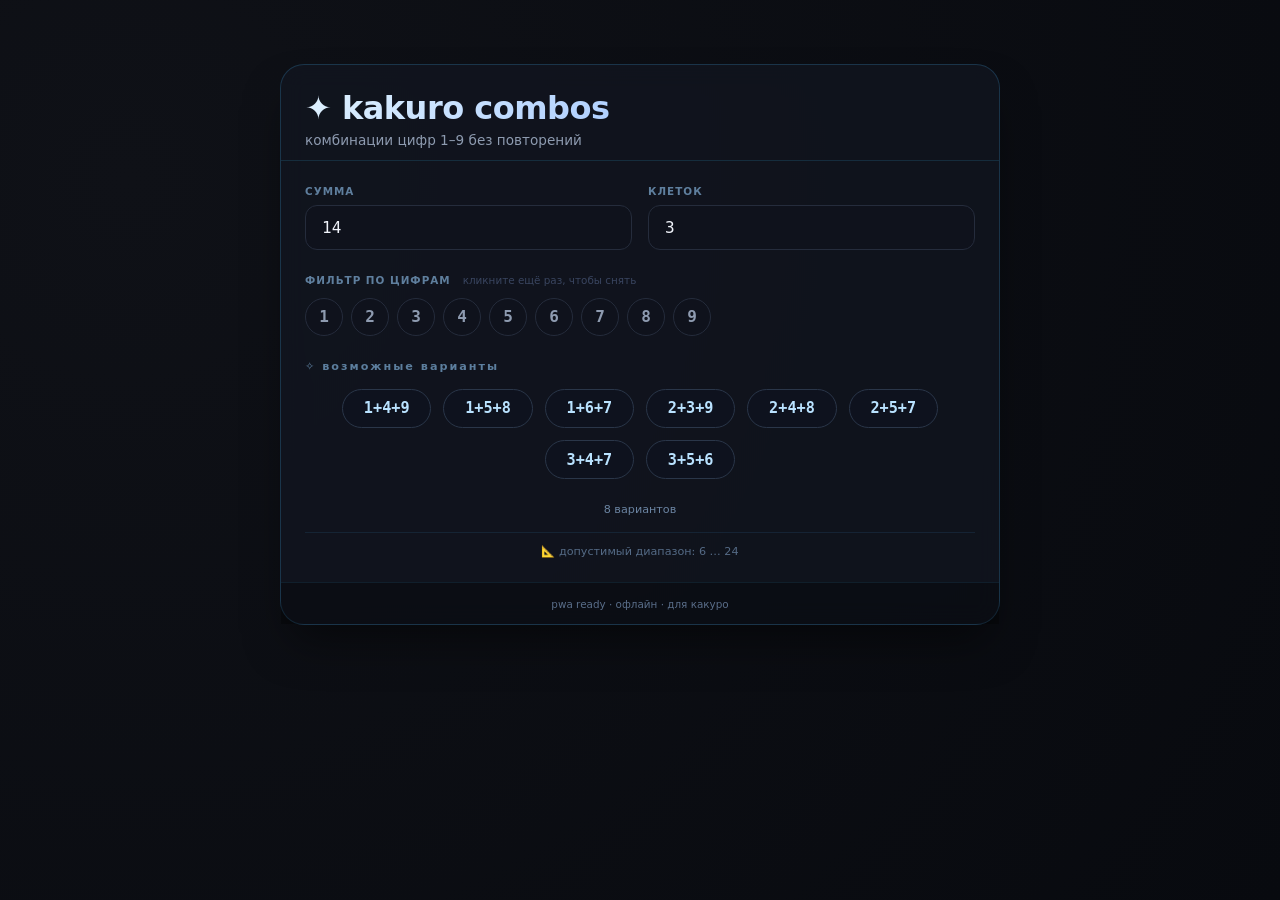
==== commit 7a84d036: "feat: обновление kakuro combo 0.5" ====
--- a/index.html
+++ b/index.html
@@ -1,67 +1,153 @@
-<!DOCTYPE html>
+<!doctype html>
 <html lang="ru">
+  <head>
+    <meta charset="UTF-8" />
+    <meta
+      name="viewport"
+      content="width=device-width, initial-scale=1.0, viewport-fit=cover"
+    />
 
-<head>
-    <meta charset="UTF-8">
-    <meta name="viewport" content="width=device-width, initial-scale=1.0, viewport-fit=cover">
-    <title>Kakuro · комбинатор</title>
-    <meta name="description" content="Подбор комбинаций для Какуро с фильтром по известным цифрам">
-    <link rel="manifest" href="manifest.json">
-    <meta name="theme-color" content="#0a0c10">
-    <link rel="stylesheet" href="style.css">
-</head>
+    <title>Калькулятор Какуро — подбор комбинаций цифр онлайн</title>
+    <meta
+      name="description"
+      content="Бесплатный инструмент для решения головоломок Какуро. Введите сумму и количество клеток — получите все возможные комбинации цифр 1–9 без повторений."
+    />
+    <meta
+      name="keywords"
+      content="какуро, калькулятор какуро, комбинации какуро, решение какуро, kakuro, kakuro solver, kakuro combinations"
+    />
 
-<body>
+    <link rel="manifest" href="manifest.json" />
+    <meta name="theme-color" content="#0a0c10" />
+    <link rel="stylesheet" href="style.css" />
 
+    <!-- Schema.org разметка для поисковиков -->
+    <script type="application/ld+json">
+      {
+        "@context": "https://schema.org",
+        "@type": "WebApplication",
+        "name": "Kakuro Combos",
+        "description": "Бесплатный инструмент для решения головоломок Какуро. Введите сумму и количество клеток — получите все возможные комбинации цифр 1–9 без повторений.",
+        "applicationCategory": "Game",
+        "operatingSystem": "Any",
+        "offers": {
+          "@type": "Offer",
+          "price": "0",
+          "priceCurrency": "USD"
+        },
+        "featureList": "Поиск комбинаций по сумме и количеству клеток, фильтр по известным цифрам, выделение вариантов кликом"
+      }
+    </script>
+
+    <!-- Yandex.Metrika counter -->
+    <script type="text/javascript">
+      (function (m, e, t, r, i, k, a) {
+        m[i] =
+          m[i] ||
+          function () {
+            (m[i].a = m[i].a || []).push(arguments);
+          };
+        m[i].l = 1 * new Date();
+        for (var j = 0; j < document.scripts.length; j++) {
+          if (document.scripts[j].src === r) {
+            return;
+          }
+        }
+        ((k = e.createElement(t)),
+          (a = e.getElementsByTagName(t)[0]),
+          (k.async = 1),
+          (k.src = r),
+          a.parentNode.insertBefore(k, a));
+      })(
+        window,
+        document,
+        "script",
+        "https://mc.yandex.ru/metrika/tag.js?id=109109155",
+        "ym",
+      );
+
+      ym(109109155, "init", {
+        ssr: true,
+        webvisor: true,
+        clickmap: true,
+        ecommerce: "dataLayer",
+        referrer: document.referrer,
+        url: location.href,
+        accurateTrackBounce: true,
+        trackLinks: true,
+      });
+    </script>
+    <noscript
+      ><div>
+        <img
+          src="https://mc.yandex.ru/watch/109109155"
+          style="position: absolute; left: -9999px"
+          alt=""
+        /></div
+    ></noscript>
+    <!-- /Yandex.Metrika counter -->
+  </head>
+
+  <body>
     <div class="kakuro">
-        <div class="hero">
-            <h1>✦ kakuro combos</h1>
-            <p>комбинации цифр 1–9 без повторений</p>
+      <div class="hero">
+        <h1>✦ kakuro combos</h1>
+        <p>комбинации цифр 1–9 без повторений</p>
+      </div>
+
+      <div class="panel">
+        <div class="controls">
+          <div class="control">
+            <label>сумма</label>
+            <input
+              type="text"
+              id="sumInput"
+              placeholder="14"
+              inputmode="numeric"
+              value="14"
+            />
+          </div>
+          <div class="control">
+            <label>клеток</label>
+            <input
+              type="text"
+              id="cellsInput"
+              placeholder="3"
+              inputmode="numeric"
+              value="3"
+            />
+          </div>
         </div>
 
-        <div class="panel">
-            <div class="controls">
-                <div class="control">
-                    <label>сумма</label>
-                    <input type="text" id="sumInput" placeholder="14" inputmode="numeric" value="14">
-                </div>
-                <div class="control">
-                    <label>клеток</label>
-                    <input type="text" id="cellsInput" placeholder="3" inputmode="numeric" value="3">
-                </div>
-            </div>
+        <!-- ФИЛЬТР СВЕРХУ (под полями ввода) -->
+        <div class="filter-section">
+          <div class="filter-header">
+            <span class="filter-label">фильтр по цифрам</span>
+            <span class="filter-hint">кликните ещё раз, чтобы снять</span>
+          </div>
+          <div class="digits-panel" id="digitsPanel">
+            <button type="button" class="digit-btn" data-digit="1">1</button>
+            <button type="button" class="digit-btn" data-digit="2">2</button>
+            <button type="button" class="digit-btn" data-digit="3">3</button>
+            <button type="button" class="digit-btn" data-digit="4">4</button>
+            <button type="button" class="digit-btn" data-digit="5">5</button>
+            <button type="button" class="digit-btn" data-digit="6">6</button>
+            <button type="button" class="digit-btn" data-digit="7">7</button>
+            <button type="button" class="digit-btn" data-digit="8">8</button>
+            <button type="button" class="digit-btn" data-digit="9">9</button>
+          </div>
+        </div>
 
-            <div class="result-section">
-                <div class="badge">✧ возможные варианты</div>
-                <div id="comboList" class="combo-grid"></div>
-            </div>
+        <div class="result-section">
+          <div class="badge">✧ возможные варианты</div>
+          <div id="comboList" class="combo-grid"></div>
+        </div>
 
-            <div class="filter-section">
-                <div class="filter-header">
-                    <span class="filter-label">фильтр по цифрам</span>
-                    <span class="filter-hint">кликните ещё раз, чтобы снять</span>
-                </div>
-                <div class="digits-panel" id="digitsPanel">
-                    <button type="button" class="digit-btn" data-digit="1">1</button>
-                    <button type="button" class="digit-btn" data-digit="2">2</button>
-                    <button type="button" class="digit-btn" data-digit="3">3</button>
-                    <button type="button" class="digit-btn" data-digit="4">4</button>
-                    <button type="button" class="digit-btn" data-digit="5">5</button>
-                    <button type="button" class="digit-btn" data-digit="6">6</button>
-                    <button type="button" class="digit-btn" data-digit="7">7</button>
-                    <button type="button" class="digit-btn" data-digit="8">8</button>
-                    <button type="button" class="digit-btn" data-digit="9">9</button>
-                </div>
-            </div>
-
-            <div id="rangeInfo" class="info-hint"></div>
-        </div>
-        <footer>
-            pwa ready · офлайн · для какуро
-        </footer>
+        <div id="rangeInfo" class="info-hint"></div>
+      </div>
+      <footer>pwa ready · офлайн · для какуро</footer>
     </div>
 
     <script src="script.js"></script>
-</body>
-
-</html>+  </body>
+</html>
--- a/style.css
+++ b/style.css
@@ -1,266 +1,263 @@
 * {
-    margin: 0;
-    padding: 0;
-    box-sizing: border-box;
+  margin: 0;
+  padding: 0;
+  box-sizing: border-box;
 }
 
 body {
-    background: radial-gradient(circle at 10% 20%, #0f1117, #080a0f);
-    font-family: 'Inter', system-ui, -apple-system, 'Segoe UI', sans-serif;
-    min-height: 100vh;
-    display: flex;
-    align-items: center;
-    justify-content: center;
-    padding: 1rem;
+  background: radial-gradient(circle at 10% 20%, #0f1117, #080a0f);
+  font-family:
+    "Inter",
+    system-ui,
+    -apple-system,
+    "Segoe UI",
+    sans-serif;
+  min-height: 100vh;
+  display: flex;
+  align-items: flex-start;
+  justify-content: center;
+  padding: 1rem;
+  padding-top: 4rem;
 }
 
 .kakuro {
-    max-width: 720px;
-    width: 100%;
-    background: rgba(18, 22, 32, 0.75);
-    backdrop-filter: blur(12px);
-    border: 1px solid rgba(72, 187, 255, 0.2);
-    border-radius: 24px;
-    box-shadow: 0 25px 45px -12px rgba(0, 0, 0, 0.5);
+  max-width: 720px;
+  width: 100%;
+  background: rgba(18, 22, 32, 0.75);
+  backdrop-filter: blur(12px);
+  border: 1px solid rgba(72, 187, 255, 0.2);
+  border-radius: 24px;
+  box-shadow: 0 25px 45px -12px rgba(0, 0, 0, 0.5);
 }
 
 .hero {
-    padding: 1.5rem 1.5rem 0.75rem 1.5rem;
-    border-bottom: 1px solid rgba(56, 189, 248, 0.15);
+  padding: 1.5rem 1.5rem 0.75rem 1.5rem;
+  border-bottom: 1px solid rgba(56, 189, 248, 0.15);
 }
 
 .hero h1 {
-    font-size: 2rem;
-    font-weight: 600;
-    background: linear-gradient(135deg, #e0f2fe, #7aa9ff);
-    background-clip: text;
-    -webkit-background-clip: text;
-    color: transparent;
-    letter-spacing: -0.5px;
+  font-size: 2rem;
+  font-weight: 600;
+  background: linear-gradient(135deg, #e0f2fe, #7aa9ff);
+  background-clip: text;
+  -webkit-background-clip: text;
+  color: transparent;
+  letter-spacing: -0.5px;
 }
 
 .hero p {
-    color: #8e9bb0;
-    font-size: 0.85rem;
-    margin-top: 0.3rem;
+  color: #8e9bb0;
+  font-size: 0.85rem;
+  margin-top: 0.3rem;
 }
 
 .panel {
-    padding: 1.5rem;
+  padding: 1.5rem;
 }
 
 .controls {
-    display: flex;
-    gap: 1rem;
-    flex-wrap: wrap;
-    margin-bottom: 1.5rem;
+  display: flex;
+  gap: 1rem;
+  flex-wrap: wrap;
+  margin-bottom: 1.5rem;
 }
 
 .control {
-    flex: 1;
-    min-width: 120px;
+  flex: 1;
+  min-width: 120px;
 }
 
 .control label {
-    display: block;
-    font-size: 0.65rem;
-    font-weight: 600;
-    text-transform: uppercase;
-    letter-spacing: 1px;
-    color: #5f7f9e;
-    margin-bottom: 0.5rem;
+  display: block;
+  font-size: 0.65rem;
+  font-weight: 600;
+  text-transform: uppercase;
+  letter-spacing: 1px;
+  color: #5f7f9e;
+  margin-bottom: 0.5rem;
 }
 
 .control input {
-    width: 100%;
-    background: #0f121c;
-    border: 1.5px solid #252c3c;
-    border-radius: 12px;
-    padding: 0.75rem 1rem;
-    font-size: 1rem;
-    font-family: 'JetBrains Mono', 'SF Mono', monospace;
-    font-weight: 500;
-    color: #f0f3fa;
-    transition: 0.2s;
-    outline: none;
+  width: 100%;
+  background: #0f121c;
+  border: 1.5px solid #252c3c;
+  border-radius: 12px;
+  padding: 0.75rem 1rem;
+  font-size: 1rem;
+  font-family: "JetBrains Mono", "SF Mono", monospace;
+  font-weight: 500;
+  color: #f0f3fa;
+  transition: 0.2s;
+  outline: none;
 }
 
 .control input:focus {
-    border-color: #3b82f6;
-    box-shadow: 0 0 0 3px rgba(59, 130, 246, 0.2);
+  border-color: #3b82f6;
+  box-shadow: 0 0 0 3px rgba(59, 130, 246, 0.2);
 }
 
 .control input::placeholder {
-    color: #2a3448;
-    font-size: 0.85rem;
+  color: #2a3448;
+  font-size: 0.85rem;
+}
+
+.filter-section {
+  margin-bottom: 1.5rem;
+}
+
+.filter-header {
+  display: flex;
+  align-items: baseline;
+  gap: 0.75rem;
+  margin-bottom: 0.75rem;
+  flex-wrap: wrap;
+}
+
+.filter-label {
+  font-size: 0.65rem;
+  font-weight: 600;
+  text-transform: uppercase;
+  letter-spacing: 1px;
+  color: #5f7f9e;
+}
+
+.filter-hint {
+  font-size: 0.65rem;
+  color: #3a4560;
+}
+
+.digits-panel {
+  display: flex;
+  flex-wrap: wrap;
+  gap: 0.5rem;
+}
+
+.digit-btn {
+  width: 38px;
+  height: 38px;
+  border-radius: 38px;
+  background: #0f121c;
+  border: 1.5px solid #252c3c;
+  color: #8e9bb0;
+  font-size: 1rem;
+  font-weight: 600;
+  font-family: "JetBrains Mono", monospace;
+  cursor: pointer;
+  transition: 0.15s ease;
+}
+
+.digit-btn:hover {
+  border-color: #3b82f6;
+  color: #7aa9ff;
+  transform: translateY(-1px);
+}
+
+.digit-btn.active {
+  background: #3b82f6;
+  border-color: #3b82f6;
+  color: white;
+  box-shadow: 0 0 10px rgba(59, 130, 246, 0.3);
 }
 
 .result-section {
-    margin-bottom: 1.5rem;
+  margin-bottom: 1rem;
 }
 
 .badge {
-    font-size: 0.7rem;
-    font-weight: 600;
-    letter-spacing: 2px;
-    color: #5c7e9e;
-    margin-bottom: 1rem;
+  font-size: 0.7rem;
+  font-weight: 600;
+  letter-spacing: 2px;
+  color: #5c7e9e;
+  margin-bottom: 1rem;
 }
 
 .combo-grid {
-    display: flex;
-    flex-wrap: wrap;
-    justify-content: center;
-    gap: 0.75rem;
-    margin: 1rem 0 0.8rem;
+  display: flex;
+  flex-wrap: wrap;
+  justify-content: center;
+  gap: 0.75rem;
+  margin: 0.5rem 0 0.8rem;
 }
 
 .combo {
-    background: #0e121e;
-    border: 1px solid #2a3649;
-    border-radius: 32px;
-    padding: 0.6rem 1.3rem;
-    font-family: 'JetBrains Mono', monospace;
-    font-size: 0.95rem;
-    font-weight: 600;
-    color: #b9e2ff;
-    transition: 0.12s linear;
-    cursor: pointer;
+  background: #0e121e;
+  border: 1px solid #2a3649;
+  border-radius: 32px;
+  padding: 0.6rem 1.3rem;
+  font-family: "JetBrains Mono", monospace;
+  font-size: 0.95rem;
+  font-weight: 600;
+  color: #b9e2ff;
+  transition: 0.12s linear;
+  cursor: pointer;
 }
 
 .combo:hover {
-    border-color: #3b82f6;
-    background: #111725;
-    color: white;
+  border-color: #3b82f6;
+  background: #111725;
+  color: white;
 }
 
 .combo.selected {
-    background: #3b82f6;
-    border-color: #3b82f6;
-    color: white;
-    box-shadow: 0 0 12px rgba(59, 130, 246, 0.4);
+  background: #3b82f6;
+  border-color: #3b82f6;
+  color: white;
+  box-shadow: 0 0 12px rgba(59, 130, 246, 0.4);
 }
 
 .empty-message {
-    text-align: center;
-    background: rgba(255, 200, 100, 0.08);
-    border-left: 3px solid #f59e0b;
-    padding: 1rem;
-    border-radius: 12px;
-    font-size: 0.85rem;
-    color: #facc15;
-}
-
-.filter-section {
-    margin: 1rem 0 1rem 0;
-    padding-top: 0.75rem;
-    border-top: 1px solid rgba(56, 189, 248, 0.1);
-}
-
-.filter-header {
-    display: flex;
-    align-items: baseline;
-    gap: 0.75rem;
-    margin-bottom: 0.75rem;
-    flex-wrap: wrap;
-}
-
-.filter-label {
-    font-size: 0.65rem;
-    font-weight: 600;
-    text-transform: uppercase;
-    letter-spacing: 1px;
-    color: #5f7f9e;
-}
-
-.filter-hint {
-    font-size: 0.65rem;
-    color: #3a4560;
-}
-
-.digits-panel {
-    display: flex;
-    flex-wrap: wrap;
-    gap: 0.5rem;
-}
-
-.digit-btn {
-    width: 38px;
-    height: 38px;
-    border-radius: 38px;
-    background: #0f121c;
-    border: 1.5px solid #252c3c;
-    color: #8e9bb0;
-    font-size: 1rem;
-    font-weight: 600;
-    font-family: 'JetBrains Mono', monospace;
-    cursor: pointer;
-    transition: 0.15s ease;
-}
-
-.digit-btn:hover {
-    border-color: #3b82f6;
-    color: #7aa9ff;
-    transform: translateY(-1px);
-}
-
-.digit-btn.active {
-    background: #3b82f6;
-    border-color: #3b82f6;
-    color: white;
-    box-shadow: 0 0 10px rgba(59, 130, 246, 0.3);
+  text-align: center;
+  background: rgba(255, 200, 100, 0.08);
+  border-left: 3px solid #f59e0b;
+  padding: 1rem;
+  border-radius: 12px;
+  font-size: 0.85rem;
+  color: #facc15;
 }
 
 .info-hint {
-    text-align: center;
-    font-size: 0.7rem;
-    color: #556b86;
-    margin-top: 1rem;
-    padding-top: 0.75rem;
-    border-top: 1px solid rgba(72, 187, 255, 0.1);
+  text-align: center;
+  font-size: 0.7rem;
+  color: #556b86;
+  margin-top: 1rem;
+  padding-top: 0.75rem;
+  border-top: 1px solid rgba(72, 187, 255, 0.1);
 }
 
 footer {
-    background: rgba(0, 0, 0, 0.3);
-    padding: 0.9rem;
-    text-align: center;
-    font-size: 0.65rem;
-    color: #5a6e8a;
-    border-top: 1px solid rgba(72, 187, 255, 0.1);
+  background: rgba(0, 0, 0, 0.3);
+  padding: 0.9rem;
+  text-align: center;
+  font-size: 0.65rem;
+  color: #5a6e8a;
+  border-top: 1px solid rgba(72, 187, 255, 0.1);
 }
 
 @media (max-width: 600px) {
-    body {
-        padding: 0.75rem;
-    }
-
-    .panel {
-        padding: 1.25rem;
-    }
-
-    .hero h1 {
-        font-size: 1.7rem;
-    }
-
-    .hero {
-        padding: 1.5rem 1.5rem 0.8rem;
-    }
-
-    .combo {
-        font-size: 0.8rem;
-        padding: 0.45rem 1rem;
-    }
-
-    .controls {
-        gap: 0.7rem;
-    }
-
-    .digit-btn {
-        width: 42px;
-        height: 42px;
-    }
-
-    .kakuro {
-        border-radius: 20px;
-    }
-}+  body {
+    padding: 0.75rem;
+  }
+  .panel {
+    padding: 1.25rem;
+  }
+  .hero h1 {
+    font-size: 1.7rem;
+  }
+  .hero {
+    padding: 1.5rem 1.5rem 0.8rem;
+  }
+  .combo {
+    font-size: 0.8rem;
+    padding: 0.45rem 1rem;
+  }
+  .controls {
+    gap: 0.7rem;
+  }
+  .digit-btn {
+    width: 42px;
+    height: 42px;
+  }
+  .kakuro {
+    border-radius: 20px;
+  }
+}
